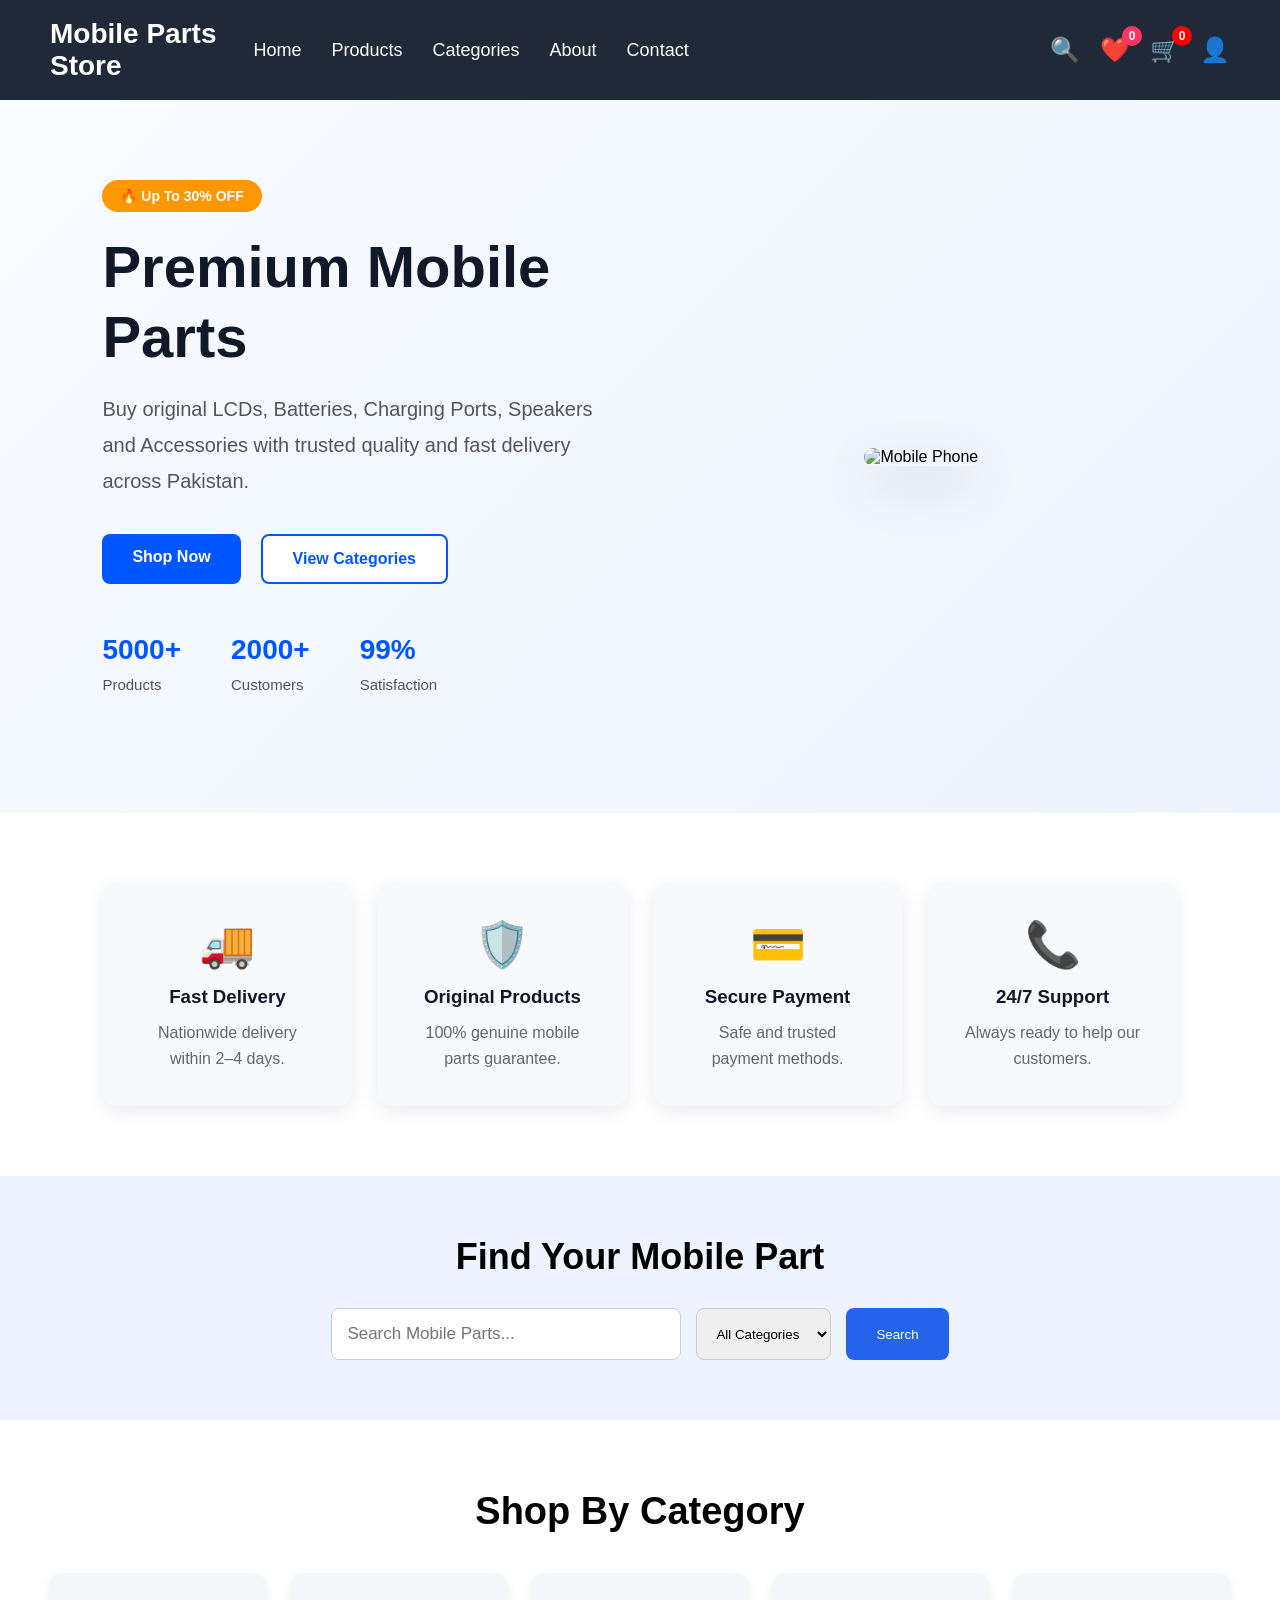
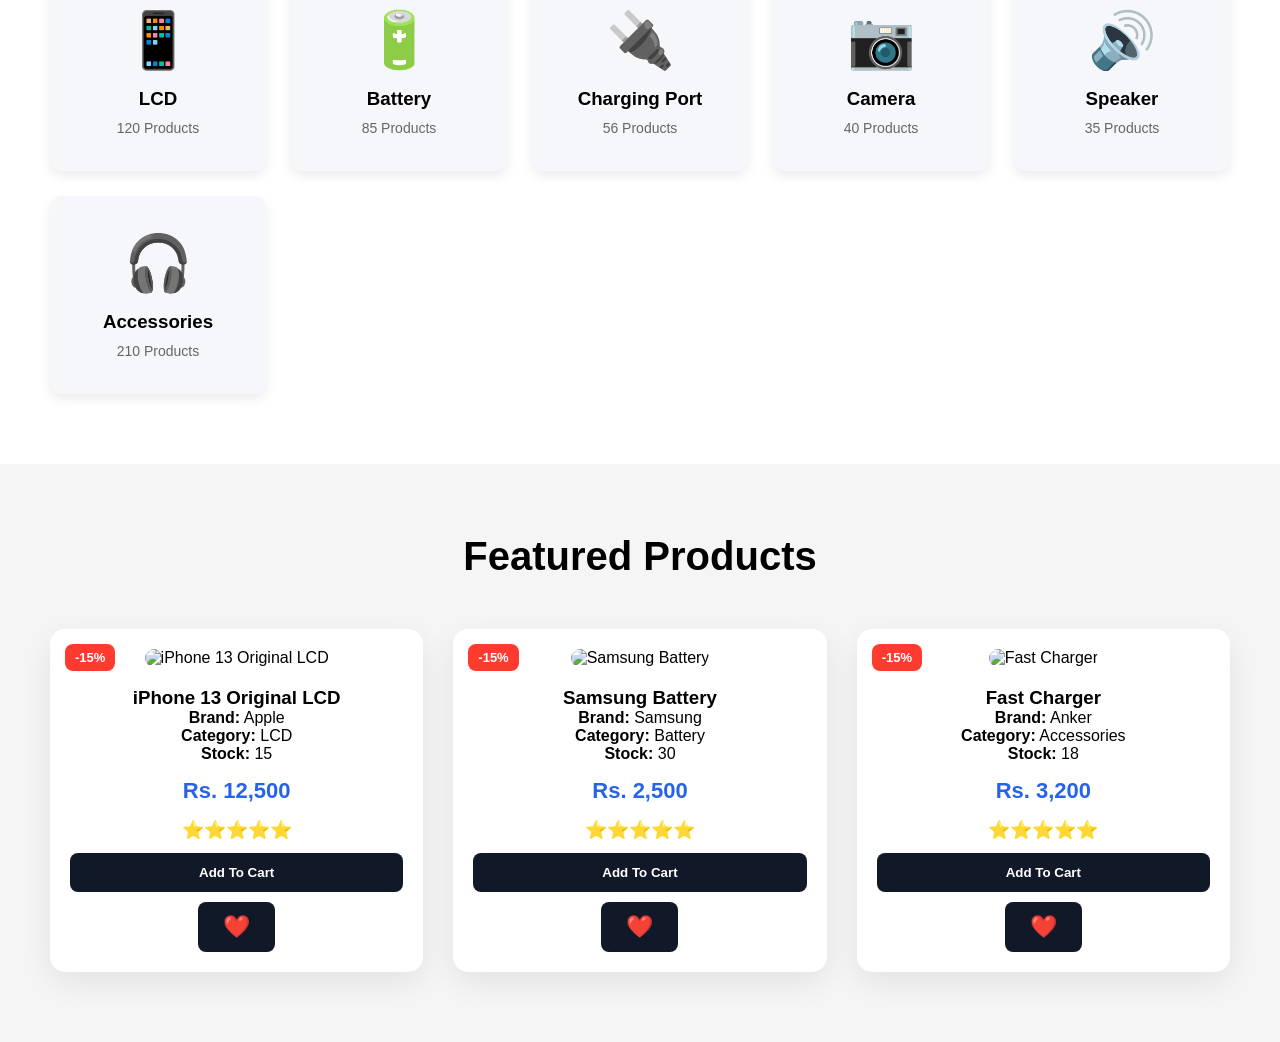
==== mobile-parts-store.html @ ad94e2db "Version 1.0 - Mobile Parts Store Initial" ====
<!DOCTYPE html>
<html lang="en">

<head>
    <meta charset="UTF-8">
    <meta name="viewport" content="width=device-width, initial-scale=1.0">

    <title>Mobile Parts Store</title>

    <link rel="stylesheet" href="style.css">
</head>

<body>

    <!-- Website Start -->

    <header class="header">

        <div class="logo">
            Mobile Parts Store
        </div>

 <nav class="navbar">

    <ul class="nav-links">

        <li><a href="#">Home</a></li>
        <li><a href="#">Products</a></li>
        <li><a href="#">Categories</a></li>
        <li><a href="#">About</a></li>
        <li><a href="#">Contact</a></li>

    </ul>

    <div class="nav-icons">

        <span title="Search">🔍</span>

       <div class="wishlist-icon">

    ❤️

    <span id="wishlistCount">0</span>

</div>

     <div
    class="cart-icon"
    id="openCart">

    🛒

    <span id="cartCount">0</span>

</div>

        <span title="Account">👤</span>

    </div>

</nav>

    </header>

    <main>

        <!-- Hero Section -->

        <section class="hero">

          <div class="hero-content">

    <span class="offer-badge">
        🔥 Up To 30% OFF
    </span>

    <h1>
        Premium Mobile Parts
    </h1>

    <p>
        Buy original LCDs, Batteries, Charging Ports,
        Speakers and Accessories with trusted quality
        and fast delivery across Pakistan.
    </p>

    <div class="hero-buttons">

        <a href="#" class="btn">
            Shop Now
        </a>

        <a href="#" class="btn secondary-btn">
            View Categories
        </a>

    </div>

    <div class="hero-stats">

        <div>

            <h3>5000+</h3>

            <p>Products</p>

        </div>

        <div>

            <h3>2000+</h3>

            <p>Customers</p>

        </div>

        <div>

            <h3>99%</h3>

            <p>Satisfaction</p>

        </div>

    </div>

</div>

            <div class="hero-image">

                <img src="https://images.unsplash.com/photo-1511707171634-5f897ff02aa9?w=600"
                    alt="Mobile Phone">

            </div>

        </section>


        <section class="features">

    <div class="feature-box">

        <div class="feature-icon">🚚</div>

        <h3>Fast Delivery</h3>

        <p>Nationwide delivery within 2–4 days.</p>

    </div>

    <div class="feature-box">

        <div class="feature-icon">🛡️</div>

        <h3>Original Products</h3>

        <p>100% genuine mobile parts guarantee.</p>

    </div>

    <div class="feature-box">

        <div class="feature-icon">💳</div>

        <h3>Secure Payment</h3>

        <p>Safe and trusted payment methods.</p>

    </div>

    <div class="feature-box">

        <div class="feature-icon">📞</div>

        <h3>24/7 Support</h3>

        <p>Always ready to help our customers.</p>

    </div>

</section>


        <!-- Search Section -->

        <section class="search-section">

            <h2>Find Your Mobile Part</h2>

            <div class="search-box">

               <input type="text"
                    id="searchInput"
                      placeholder="Search Mobile Parts...">
               <select id="categoryFilter">
                    <option>All Categories</option>
                    <option>LCD</option>
                    <option>Battery</option>
                    <option>Charging Port</option>
                    <option>Speaker</option>
                    <option>Camera</option>

                </select>

                <button>Search</button>

            </div>

        </section>



        
        <!-- Categories Section -->
<section class="categories">

    <h2>Shop By Category</h2>

    <div class="category-grid">

        <div class="category-card">

            <div class="category-icon">📱</div>

            <h3>LCD</h3>

            <p>120 Products</p>

        </div>

        <div class="category-card">

            <div class="category-icon">🔋</div>

            <h3>Battery</h3>

            <p>85 Products</p>

        </div>

        <div class="category-card">

            <div class="category-icon">🔌</div>

            <h3>Charging Port</h3>

            <p>56 Products</p>

        </div>

        <div class="category-card">

            <div class="category-icon">📷</div>

            <h3>Camera</h3>

            <p>40 Products</p>

        </div>

        <div class="category-card">

            <div class="category-icon">🔊</div>

            <h3>Speaker</h3>

            <p>35 Products</p>

        </div>

        <div class="category-card">

            <div class="category-icon">🎧</div>

            <h3>Accessories</h3>

            <p>210 Products</p>

        </div>

    </div>

</section>

        
        <!-- Featured Products -->

        <section class="products">

            <h2>Featured Products</h2>

            <div class="product-grid" id="productGrid">

                <!-- Products will be loaded by JavaScript -->

            </div>

        </section>

    </main>

</main>

<div id="toast" class="toast">

    <span id="toastMessage">
        Product Added
    </span>

</div>

<script src="data/products.js"></script>
<script src="script.js"></script>


    <!-- Website End -->

    <script src="data/products.js"></script>
    <script src="script.js"></script>

</body>

</html>
---- style.css ----
*{
    margin:0;
    padding:0;
    box-sizing:border-box;
}

body{
    font-family:Arial, sans-serif;
    background:#f5f5f5;
}

.header{
    background:#1f2937;
    color:white;

    display:flex;
    justify-content:space-between;
    align-items:center;

    padding:18px 50px;
}

.logo{
    font-size:28px;
    font-weight:bold;
}

.nav-links{
    display:flex;
    list-style:none;
    gap:30px;
}

.nav-links a{
    color:white;
    text-decoration:none;
    font-size:18px;
    transition:.3s;
}

.nav-links a:hover{
    color:#38bdf8;
}
.hero{

    display:flex;
    justify-content:space-between;
    align-items:center;

    padding:70px 50px;
    background:white;
    gap:50px;

}

.hero-content{

    flex:1;

}

.hero-content h1{

    font-size:52px;
    margin-bottom:20px;
    color:#111827;

}

.hero-content p{

    font-size:20px;
    color:#555;
    line-height:1.8;
    margin-bottom:35px;

}

.btn{

    display:inline-block;
    padding:15px 35px;

    background:#2563eb;
    color:white;

    text-decoration:none;
    border-radius:8px;

    transition:.3s;

}

.btn:hover{

    background:#1d4ed8;

}

.hero-image{

    flex:1;
    text-align:center;

}

.hero-image img{

    width:100%;
    max-width:420px;

    border-radius:20px;

}
.products{

    padding:70px 50px;

}

.products h2{

    text-align:center;
    font-size:40px;
    margin-bottom:50px;

}

.product-grid{

    display:grid;

    grid-template-columns:repeat(auto-fit,minmax(250px,1fr));

    gap:30px;

}

.product-card{

    background:white;

    border-radius:12px;

    overflow:hidden;

    text-align:center;

    padding:20px;

    box-shadow:0 5px 15px rgba(0,0,0,.1);

    transition:.3s;

}

.product-card:hover{

    transform:translateY(-10px);

}

.product-card img{

    width:100%;
    height:220px;

    object-fit:cover;

}

.product-card h3{

    margin-top:20px;

}

.price{

    color:#2563eb;

    font-size:22px;

    font-weight:bold;

    margin:15px 0;

}

.product-card button{

    padding:12px 25px;

    border:none;

    background:#111827;

    color:white;

    border-radius:8px;

    cursor:pointer;

    transition:.3s;

}

.product-card button:hover{

    background:#2563eb;

}
.search-section{

    padding:60px 50px;

    background:#eef4ff;

    text-align:center;

}

.search-section h2{

    font-size:36px;

    margin-bottom:30px;

}

.search-box{

    display:flex;

    justify-content:center;

    gap:15px;

    flex-wrap:wrap;

}

.search-box input{

    width:350px;

    padding:15px;

    font-size:17px;

    border:1px solid #ccc;

    border-radius:8px;

}

.search-box select{

    padding:15px;

    border-radius:8px;

    border:1px solid #ccc;

}

.search-box button{

    padding:15px 30px;

    background:#2563eb;

    color:white;

    border:none;

    border-radius:8px;

    cursor:pointer;

}

.search-box button:hover{

    background:#1d4ed8;

}
/* ===========================
   Categories Section
=========================== */

.categories{

    padding:70px 50px;

    background:#ffffff;

}

.categories h2{

    text-align:center;

    font-size:38px;

    margin-bottom:40px;

}

.category-grid{

    display:grid;

    grid-template-columns:repeat(auto-fit,minmax(180px,1fr));

    gap:25px;

}

.category-card{

    background:#f5f7fa;

    padding:35px;

    text-align:center;

    border-radius:12px;

    cursor:pointer;

    transition:.3s;

    box-shadow:0 5px 12px rgba(0,0,0,.08);

}

.category-card:hover{

    background:#2563eb;

    color:white;

    transform:translateY(-8px);

}
.category-icon{

    font-size:55px;

    margin-bottom:15px;

}

.category-card p{

    margin-top:10px;

    color:#666;

    font-size:14px;

}

.category-card:hover .category-icon{

    transform:scale(1.15);

    transition:.3s;

}
/* ==========================
   Navbar Icons
========================== */

.navbar{

    display:flex;

    justify-content:space-between;

    align-items:center;

    width:100%;

}

.nav-icons{

    display:flex;

    gap:20px;

    font-size:24px;

}

.nav-icons span{

    cursor:pointer;

    transition:.3s;

}

.nav-icons span:hover{

    transform:scale(1.2);

}
/* ==========================
   HERO SECTION UPGRADE
========================== */

.hero{

    display:flex;

    justify-content:space-between;

    align-items:center;

    padding:80px 8%;

    background:linear-gradient(135deg,#f8fbff,#eef4ff);

    gap:50px;

}

.offer-badge{

    display:inline-block;

    background:#ff9800;

    color:#fff;

    padding:8px 18px;

    border-radius:30px;

    font-size:14px;

    margin-bottom:20px;

    font-weight:bold;

}

.hero-content h1{

    font-size:58px;

    margin-bottom:20px;

    line-height:1.2;

}

.hero-content p{

    font-size:20px;

    color:#555;

    line-height:1.8;

    margin-bottom:35px;

}

.hero-buttons{

    display:flex;

    gap:20px;

    margin-bottom:50px;

}

.btn{

    text-decoration:none;

    background:#0057ff;

    color:#fff;

    padding:14px 30px;

    border-radius:8px;

    transition:.3s;

    font-weight:bold;

}

.btn:hover{

    background:#003fc7;

}

.secondary-btn{

    background:#fff;

    color:#0057ff;

    border:2px solid #0057ff;

}

.secondary-btn:hover{

    background:#0057ff;

    color:#fff;

}

.hero-stats{

    display:flex;

    gap:50px;

}

.hero-stats h3{

    color:#0057ff;

    font-size:28px;

}

.hero-stats p{

    margin-top:5px;

    font-size:15px;

}

.hero-image img{

    width:500px;

    border-radius:20px;

    box-shadow:0 20px 50px rgba(0,0,0,.15);

    transition:.4s;

}

.hero-image img:hover{

    transform:scale(1.05) rotate(-2deg);

}
/* ==========================
   FEATURES
========================== */

.features{

    display:grid;

    grid-template-columns:repeat(4,1fr);

    gap:25px;

    padding:70px 8%;

    background:#ffffff;

}

.feature-box{

    background:#f8f9fc;

    padding:35px;

    border-radius:15px;

    text-align:center;

    transition:.3s;

    box-shadow:0 5px 20px rgba(0,0,0,.08);

}

.feature-box:hover{

    transform:translateY(-8px);

}

.feature-icon{

    font-size:45px;

    margin-bottom:15px;

}

.feature-box h3{

    margin-bottom:12px;

    color:#111827;

}

.feature-box p{

    color:#666;

    line-height:1.6;

}
/* ==========================
   PRODUCT CARD V2
========================== */

.product-card{

    position:relative;

    background:#fff;

    border-radius:15px;

    overflow:hidden;

    box-shadow:0 10px 30px rgba(0,0,0,.08);

    transition:.35s;

    padding:20px;

    text-align:center;

}

.product-card:hover{

    transform:translateY(-10px);

}

.product-card img{

    width:100%;

    height:220px;

    object-fit:cover;

    border-radius:10px;

}

.discount{

    position:absolute;

    top:15px;

    left:15px;

    background:#ff3b30;

    color:white;

    padding:6px 10px;

    border-radius:8px;

    font-size:13px;

    font-weight:bold;

}

.rating{

    margin:12px 0;

    font-size:18px;

}

.cart-btn{

    width:100%;

    padding:12px;

    border:none;

    border-radius:8px;

    background:#0057ff;

    color:white;

    cursor:pointer;

    font-weight:bold;

    transition:.3s;

}

.cart-btn:hover{

    background:#003fc7;

}
.cart-icon{

    position:relative;

    font-size:24px;

    cursor:pointer;

}

#cartCount{

    position:absolute;

    top:-10px;

    right:-12px;

    background:red;

    color:white;

    width:20px;

    height:20px;

    border-radius:50%;

    display:flex;

    justify-content:center;

    align-items:center;

    font-size:12px;

    font-weight:bold;

}
/* ==========================
   TOAST NOTIFICATION
========================== */

.toast{

    position:fixed;

    right:30px;

    bottom:30px;

    background:#111827;

    color:white;

    padding:16px 24px;

    border-radius:10px;

    box-shadow:0 10px 30px rgba(0,0,0,.25);

    opacity:0;

    transform:translateY(30px);

    transition:.35s;

    z-index:9999;

}

.toast.show{

    opacity:1;

    transform:translateY(0);

}
/* ==========================
   WISHLIST
========================== */

.wishlist-icon{

    position:relative;

    font-size:24px;

    cursor:pointer;

}

#wishlistCount{

    position:absolute;

    top:-10px;

    right:-12px;

    background:#ff3366;

    color:white;

    width:20px;

    height:20px;

    border-radius:50%;

    display:flex;

    justify-content:center;

    align-items:center;

    font-size:12px;

    font-weight:bold;

}

.wishlist-btn{

    margin-top:10px;

    border:none;

    background:none;

    cursor:pointer;

    font-size:22px;

}/* ==========================
   CART SIDEBAR
========================== */

.cart-sidebar{

    position:fixed;

    top:0;

    right:-400px;

    width:380px;

    height:100vh;

    background:white;

    box-shadow:-5px 0 20px rgba(0,0,0,.2);

    transition:.4s;

    z-index:99999;

    display:flex;

    flex-direction:column;

}

.cart-sidebar.active{

    right:0;

}

.cart-header{

    display:flex;

    justify-content:space-between;

    align-items:center;

    padding:20px;

    border-bottom:1px solid #ddd;

}

.cart-header button{

    border:none;

    background:none;

    font-size:22px;

    cursor:pointer;

}

#cartItems{

    flex:1;

    overflow:auto;

    padding:20px;

}

.cart-footer{

    padding:20px;

    border-top:1px solid #ddd;

}

.checkout-btn{

    width:100%;

    padding:14px;

    border:none;

    background:#0057ff;

    color:white;

    border-radius:8px;

    cursor:pointer;

    margin-top:15px;

}
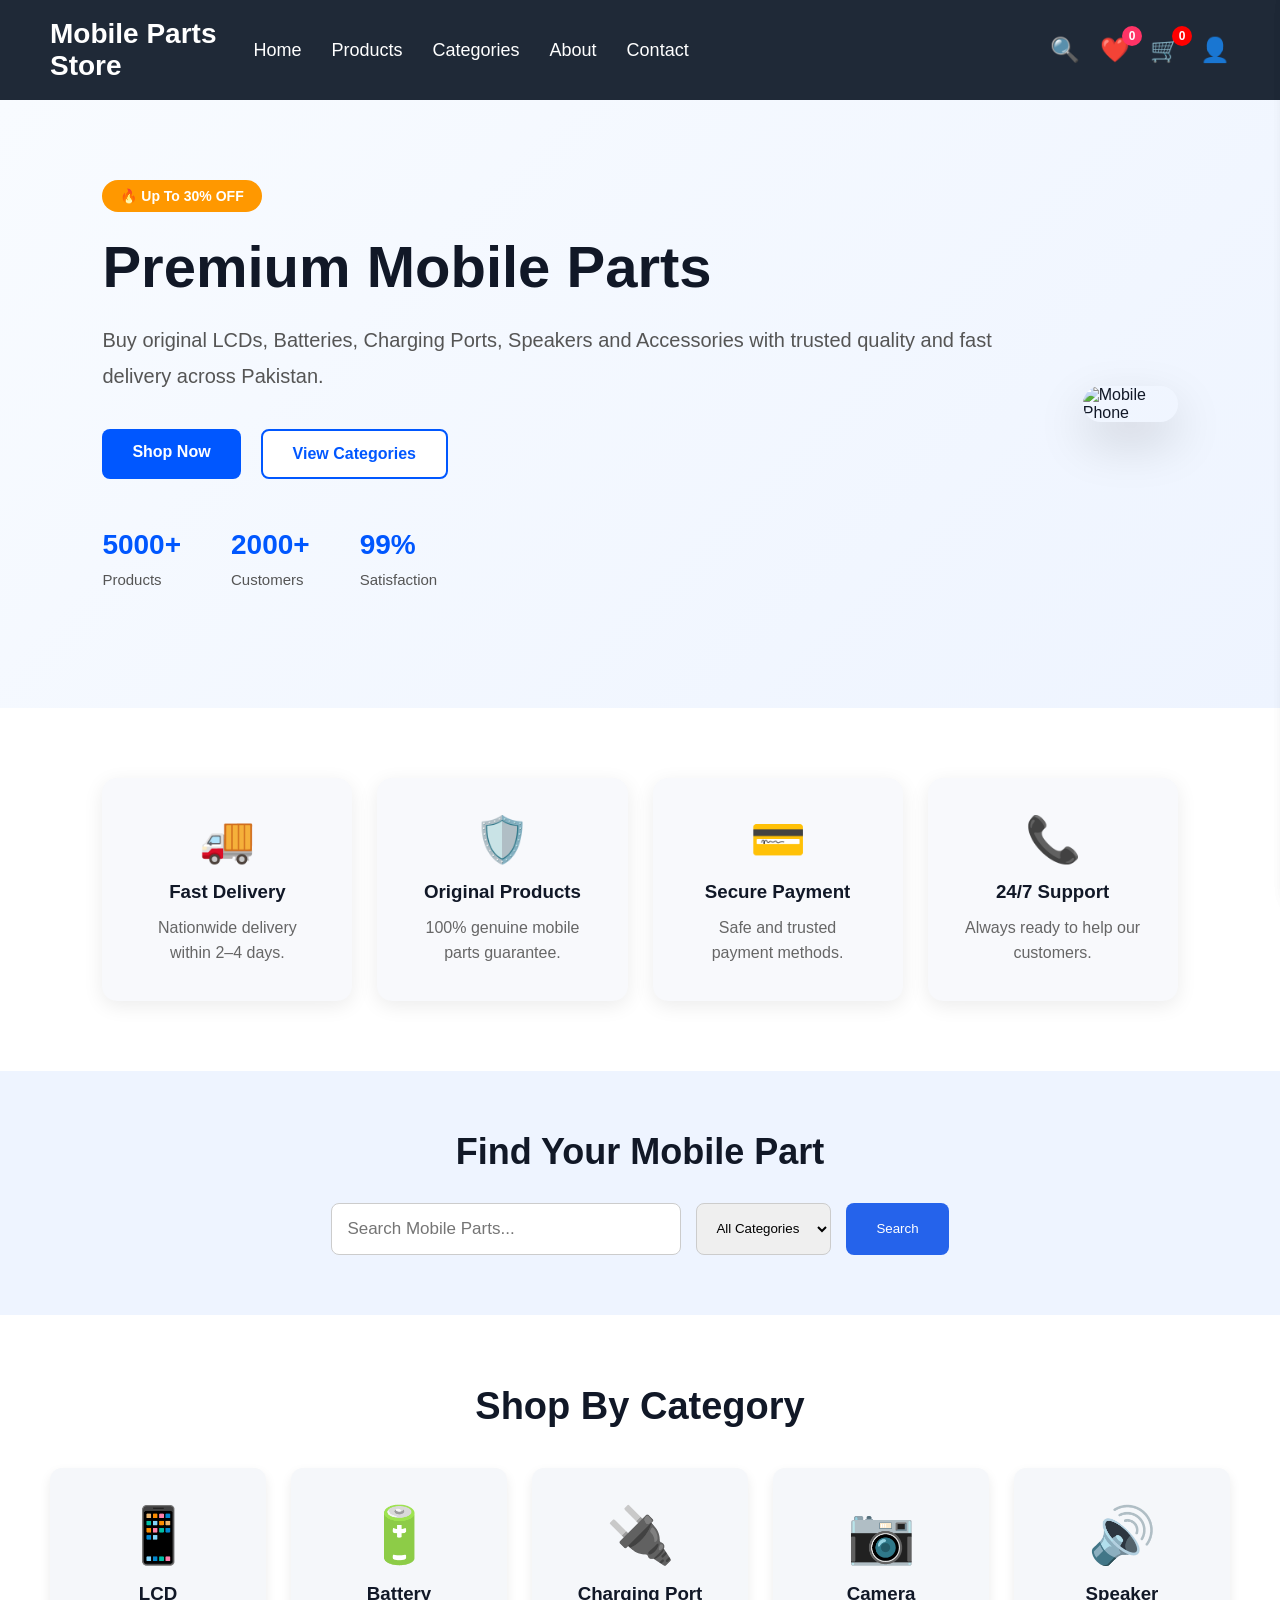
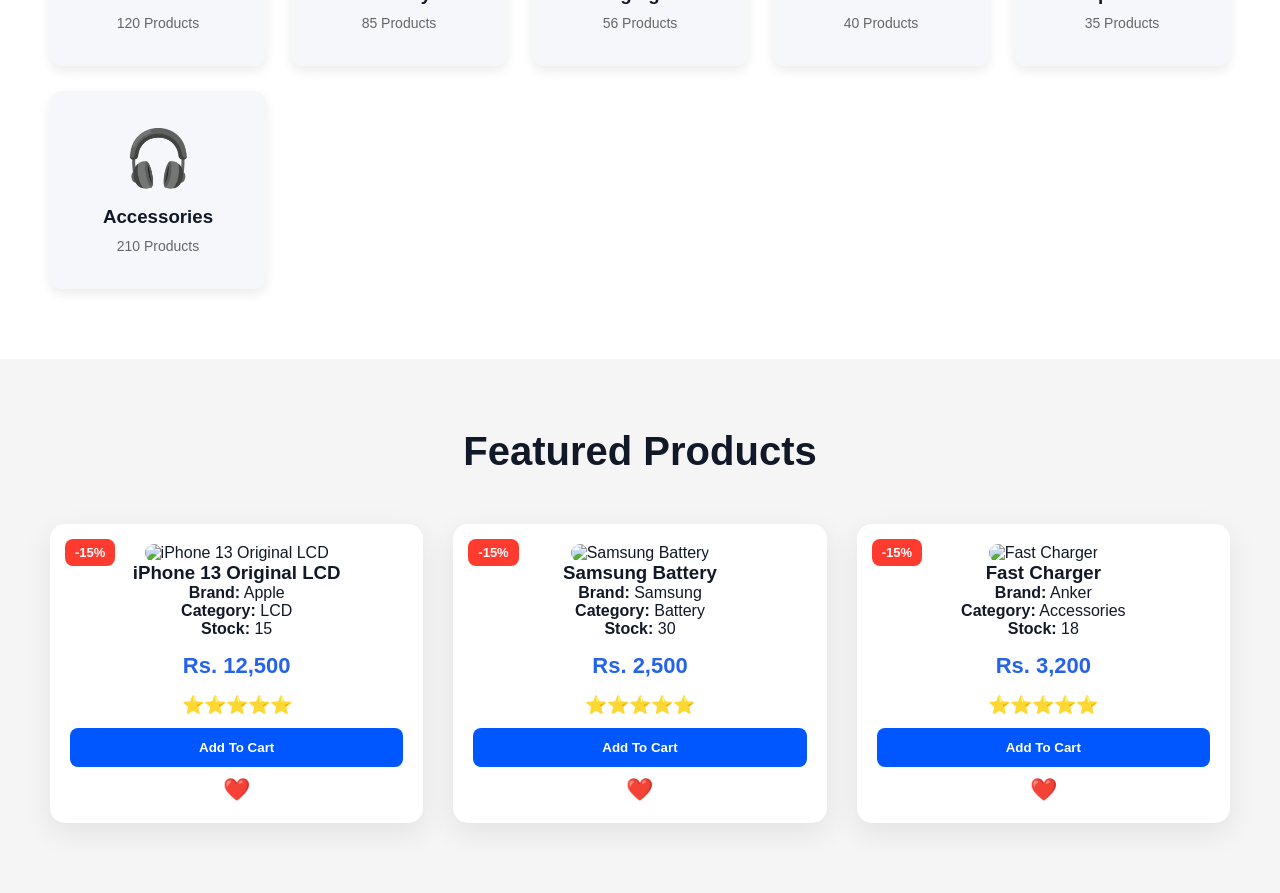
==== commit 40e30372: "Version 1.1 - UI improvements, Cart Sidebar, Wishlist & CSS Optimization" ====
--- a/mobile-parts-store.html
+++ b/mobile-parts-store.html
@@ -44,9 +44,7 @@
 
 </div>
 
-     <div
-    class="cart-icon"
-    id="openCart">
+     <div class="cart-icon" id="openCart">
 
     🛒
 
@@ -299,7 +297,46 @@
 
     </main>
 
-</main>
+<!-- ==========================
+     Cart Sidebar
+========================== -->
+
+<div class="cart-sidebar" id="cartSidebar">
+
+    <div class="cart-header">
+
+        <h2>Shopping Cart</h2>
+
+        <button id="closeCart">
+            ✖
+        </button>
+
+    </div>
+
+    <div id="cartItems">
+
+        <p>Your cart is empty.</p>
+
+    </div>
+
+    <div class="cart-footer">
+
+        <h3>
+            Total :
+            <span id="cartTotal">
+                Rs. 0
+            </span>
+        </h3>
+
+        <button class="checkout-btn">
+
+            Checkout
+
+        </button>
+
+    </div>
+
+</div>
 
 <div id="toast" class="toast">
 
@@ -309,11 +346,51 @@
 
 </div>
 
-<script src="data/products.js"></script>
-<script src="script.js"></script>
-
-
-    <!-- Website End -->
+<!-- ==========================
+     CART SIDEBAR
+========================== -->
+
+<div class="cart-sidebar" id="cartSidebar">
+
+    <div class="cart-header">
+
+        <h2>Shopping Cart</h2>
+
+        <button id="closeCart">
+            ✖
+        </button>
+
+    </div>
+
+    <div id="cartItems">
+
+        <p>Your cart is empty.</p>
+
+    </div>
+
+    <div class="cart-footer">
+
+        <h3>
+
+            Total:
+            Rs.
+            <span id="cartTotal">
+                0
+            </span>
+
+        </h3>
+
+        <button class="checkout-btn">
+
+            Checkout
+
+        </button>
+
+    </div>
+
+</div>
+
+     <!-- Website End -->
 
     <script src="data/products.js"></script>
     <script src="script.js"></script>
--- a/style.css
+++ b/style.css
@@ -4,9 +4,14 @@
     box-sizing:border-box;
 }
 
+html{
+    scroll-behavior:smooth;
+}
+
 body{
-    font-family:Arial, sans-serif;
+    font-family:'Segoe UI',Tahoma,Geneva,Verdana,sans-serif;
     background:#f5f5f5;
+    color:#111827;
 }
 
 .header{
@@ -41,77 +46,7 @@
 .nav-links a:hover{
     color:#38bdf8;
 }
-.hero{
-
-    display:flex;
-    justify-content:space-between;
-    align-items:center;
-
-    padding:70px 50px;
-    background:white;
-    gap:50px;
-
-}
-
-.hero-content{
-
-    flex:1;
-
-}
-
-.hero-content h1{
-
-    font-size:52px;
-    margin-bottom:20px;
-    color:#111827;
-
-}
-
-.hero-content p{
-
-    font-size:20px;
-    color:#555;
-    line-height:1.8;
-    margin-bottom:35px;
-
-}
-
-.btn{
-
-    display:inline-block;
-    padding:15px 35px;
-
-    background:#2563eb;
-    color:white;
-
-    text-decoration:none;
-    border-radius:8px;
-
-    transition:.3s;
-
-}
-
-.btn:hover{
-
-    background:#1d4ed8;
-
-}
-
-.hero-image{
-
-    flex:1;
-    text-align:center;
-
-}
-
-.hero-image img{
-
-    width:100%;
-    max-width:420px;
-
-    border-radius:20px;
-
-}
+
 .products{
 
     padding:70px 50px;
@@ -136,45 +71,6 @@
 
 }
 
-.product-card{
-
-    background:white;
-
-    border-radius:12px;
-
-    overflow:hidden;
-
-    text-align:center;
-
-    padding:20px;
-
-    box-shadow:0 5px 15px rgba(0,0,0,.1);
-
-    transition:.3s;
-
-}
-
-.product-card:hover{
-
-    transform:translateY(-10px);
-
-}
-
-.product-card img{
-
-    width:100%;
-    height:220px;
-
-    object-fit:cover;
-
-}
-
-.product-card h3{
-
-    margin-top:20px;
-
-}
-
 .price{
 
     color:#2563eb;
@@ -187,29 +83,6 @@
 
 }
 
-.product-card button{
-
-    padding:12px 25px;
-
-    border:none;
-
-    background:#111827;
-
-    color:white;
-
-    border-radius:8px;
-
-    cursor:pointer;
-
-    transition:.3s;
-
-}
-
-.product-card button:hover{
-
-    background:#2563eb;
-
-}
 .search-section{
 
     padding:60px 50px;
@@ -369,6 +242,13 @@
     transition:.3s;
 
 }
+
+.category-card:hover p{
+
+    color:white;
+
+}
+
 /* ==========================
    Navbar Icons
 ========================== */
@@ -385,6 +265,38 @@
 
 }
 
+.nav-links a{
+
+    position:relative;
+
+}
+
+.nav-links a::after{
+
+    content:"";
+
+    position:absolute;
+
+    left:0;
+
+    bottom:-6px;
+
+    width:0;
+
+    height:2px;
+
+    background:#38bdf8;
+
+    transition:.3s;
+
+}
+
+.nav-links a:hover::after{
+
+    width:100%;
+
+}
+
 .nav-icons{
 
     display:flex;
@@ -470,6 +382,7 @@
 
 }
 
+
 .hero-buttons{
 
     display:flex;
@@ -626,6 +539,8 @@
     line-height:1.6;
 
 }
+
+
 /* ==========================
    PRODUCT CARD V2
 ========================== */
@@ -662,9 +577,17 @@
 
     height:220px;
 
+    transition:.35s;
+
     object-fit:cover;
 
     border-radius:10px;
+
+}
+
+.product-card:hover img{
+
+    transform:scale(1.06);
 
 }
 
@@ -958,3 +881,117 @@
     margin-top:15px;
 
 }
+.feature-box{
+
+    cursor:pointer;
+
+}
+
+button{
+
+    transition:.3s;
+
+}
+.search-box input:focus,
+.search-box select:focus{
+
+    outline:none;
+
+    border-color:#0057ff;
+
+    box-shadow:0 0 8px rgba(0,87,255,.25);
+
+}
+/* Cart Product */
+
+.cart-product{
+
+    padding:12px 0;
+
+}
+
+.cart-product h4{
+
+    font-size:17px;
+
+    margin-bottom:6px;
+
+}
+
+.cart-product p{
+
+    color:#0057ff;
+
+    font-weight:bold;
+
+}
+
+#cartItems hr{
+
+    border:none;
+
+    border-bottom:1px solid #eee;
+
+    margin:10px 0;
+
+}
+.remove-btn{
+
+    margin-top:10px;
+
+    padding:8px 16px;
+
+    border:none;
+
+    background:#ff3b30;
+
+    color:white;
+
+    border-radius:6px;
+
+    cursor:pointer;
+
+    transition:.3s;
+
+}
+
+.remove-btn:hover{
+
+    background:#d92b20;
+
+}
+.qty-box{
+
+    display:flex;
+
+    align-items:center;
+
+    gap:12px;
+
+    margin:10px 0;
+
+}
+
+.qty-box button{
+
+    width:28px;
+
+    height:28px;
+
+    border:none;
+
+    background:#0057ff;
+
+    color:white;
+
+    border-radius:6px;
+
+    cursor:pointer;
+
+}
+
+.qty-box span{
+
+    font-weight:bold;
+
+}
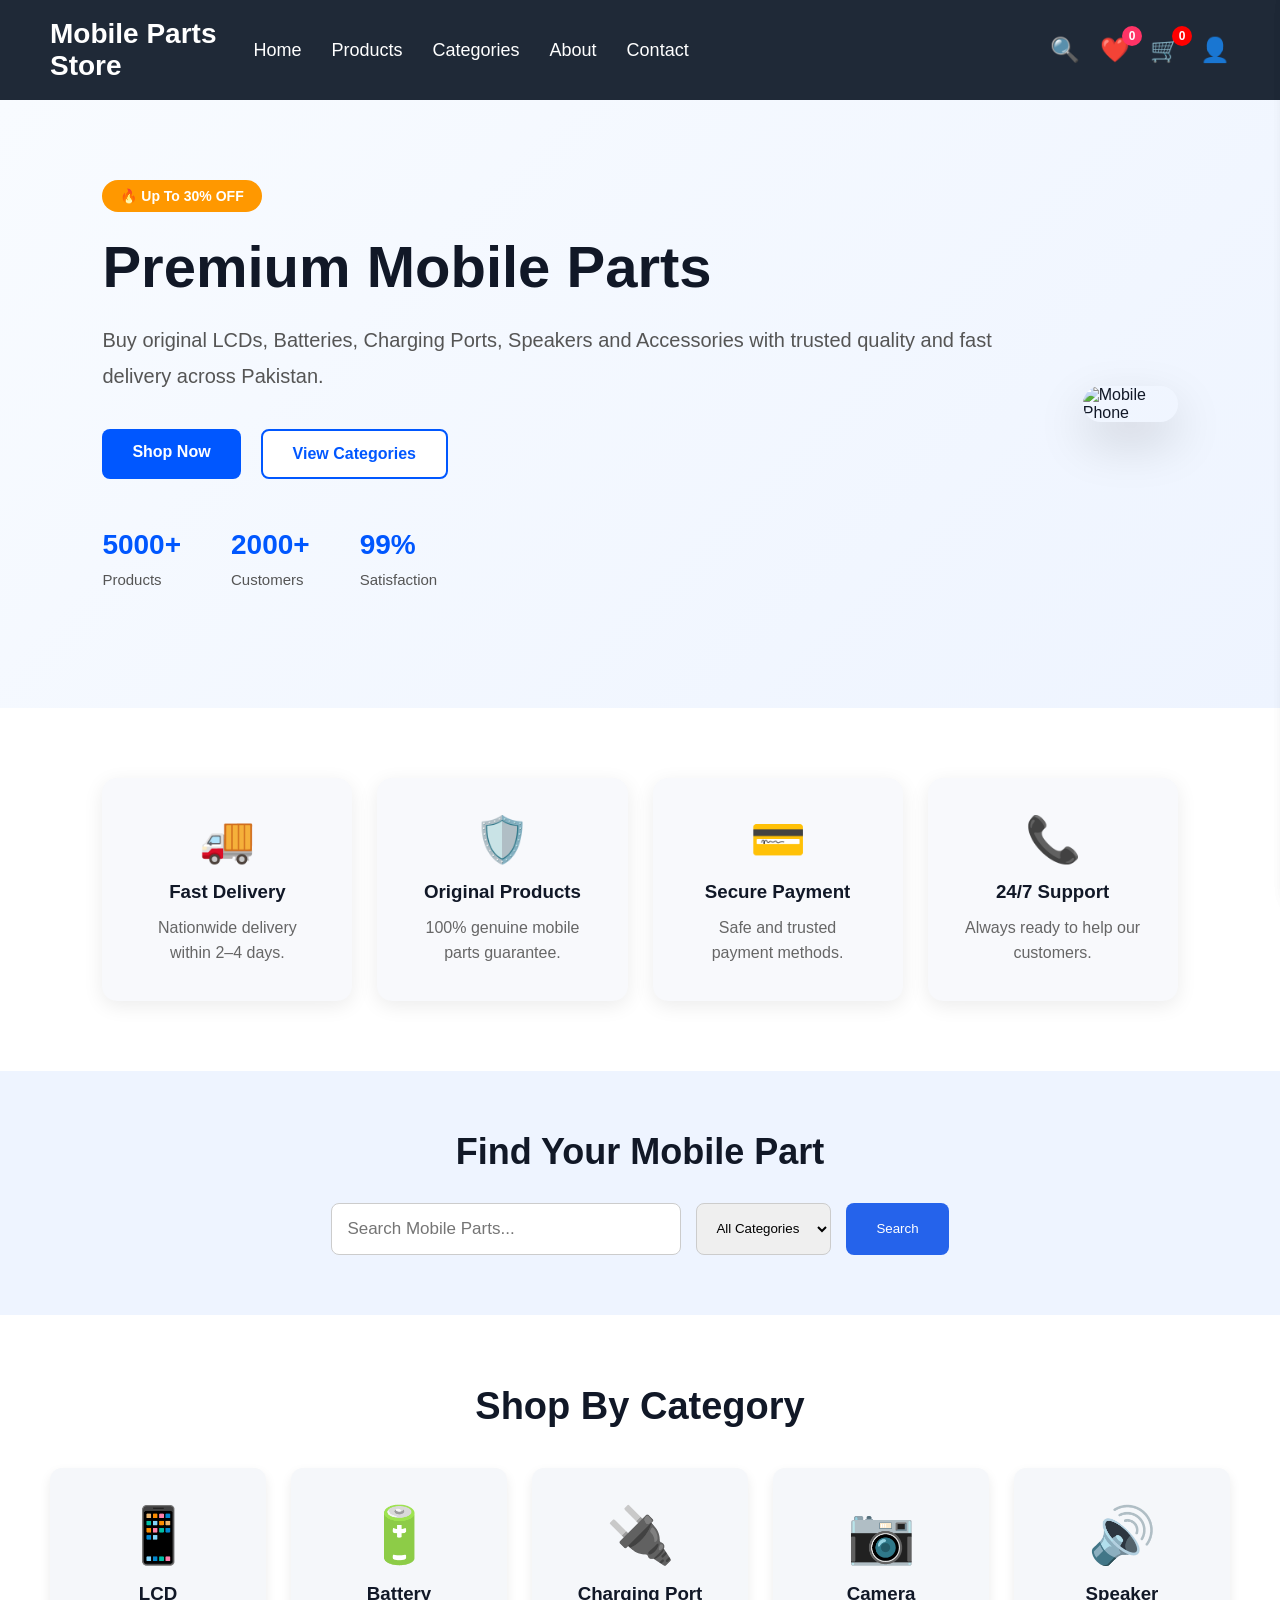
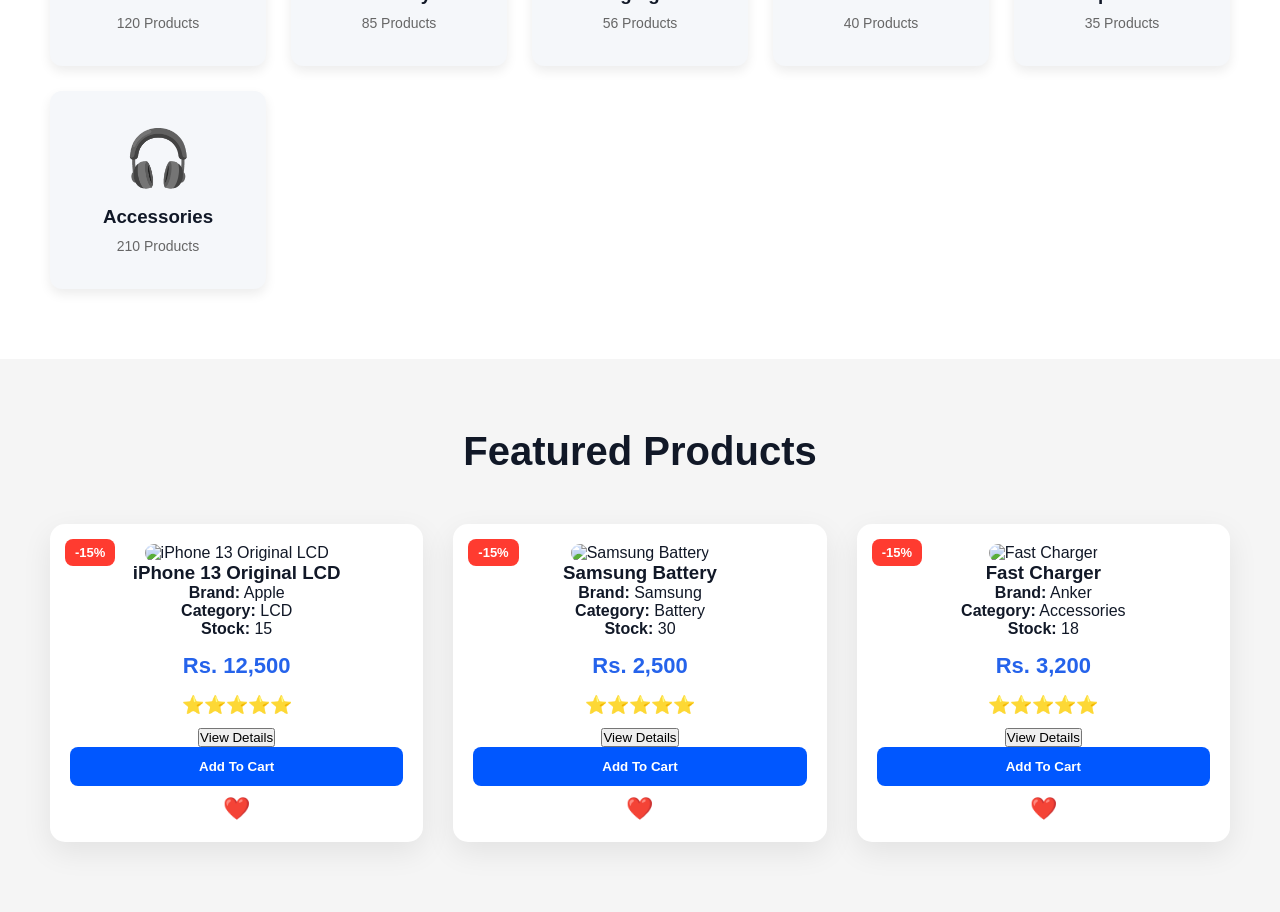
==== commit 34411d95: "Version 1.2 - Product Details Modal & UI Improvements" ====
--- a/mobile-parts-store.html
+++ b/mobile-parts-store.html
@@ -390,6 +390,82 @@
 
 </div>
 
+<!-- ==========================
+     PRODUCT DETAILS MODAL
+========================== -->
+
+<div class="product-modal" id="productModal">
+
+    <div class="modal-content">
+
+        <button class="close-modal" id="closeModal">
+            ✖
+        </button>
+
+        <div class="modal-image">
+
+            <img
+                id="modalImage"
+                src=""
+                alt="Product">
+
+        </div>
+
+        <div class="modal-info">
+
+            <h2 id="modalName"></h2>
+
+            <div id="modalRating">
+                ⭐⭐⭐⭐⭐
+            </div>
+
+            <p>
+                <strong>Brand:</strong>
+                <span id="modalBrand"></span>
+            </p>
+
+            <p>
+                <strong>Category:</strong>
+                <span id="modalCategory"></span>
+            </p>
+
+            <p>
+                <strong>Stock:</strong>
+                <span id="modalStock"></span>
+            </p>
+
+            <h3 id="modalPrice"></h3>
+
+            <p id="modalDescription">
+                Premium quality mobile part with warranty.
+            </p>
+
+            <div class="modal-buttons">
+
+                <button
+                    class="cart-btn"
+                    id="modalCartBtn">
+
+                    Add To Cart
+
+                </button>
+
+                <button
+                    class="wishlist-btn"
+                    id="modalWishlistBtn">
+
+                    ❤️ Wishlist
+
+                </button>
+
+            </div>
+
+        </div>
+
+    </div>
+
+</div>
+
      <!-- Website End -->
 
     <script src="data/products.js"></script>
--- a/style.css
+++ b/style.css
@@ -994,4 +994,159 @@
 
     font-weight:bold;
 
+}
+/* ==========================
+   PRODUCT MODAL
+========================== */
+
+.product-modal{
+
+    position:fixed;
+
+    inset:0;
+
+    background:rgba(0,0,0,.65);
+
+    display:flex;
+
+    justify-content:center;
+
+    align-items:center;
+
+    visibility:hidden;
+
+    opacity:0;
+
+    transition:.35s;
+
+    z-index:100000;
+
+}
+
+.product-modal.active{
+
+    visibility:visible;
+
+    opacity:1;
+
+}
+
+.modal-content{
+
+    width:900px;
+
+    max-width:95%;
+
+    background:#fff;
+
+    border-radius:16px;
+
+    display:flex;
+
+    gap:40px;
+
+    padding:35px;
+
+    position:relative;
+
+    animation:popup .35s ease;
+
+}
+
+@keyframes popup{
+
+    from{
+
+        transform:scale(.8);
+
+        opacity:0;
+
+    }
+
+    to{
+
+        transform:scale(1);
+
+        opacity:1;
+
+    }
+
+}
+
+.close-modal{
+
+    position:absolute;
+
+    top:15px;
+
+    right:15px;
+
+    border:none;
+
+    background:none;
+
+    font-size:24px;
+
+    cursor:pointer;
+
+}
+
+.modal-image{
+
+    flex:1;
+
+}
+
+.modal-image img{
+
+    width:100%;
+
+    border-radius:12px;
+
+}
+
+.modal-info{
+
+    flex:1;
+
+}
+
+.modal-info h2{
+
+    margin-bottom:15px;
+
+}
+
+.modal-info p{
+
+    margin:10px 0;
+
+    line-height:1.7;
+
+}
+
+.modal-info h3{
+
+    color:#0057ff;
+
+    font-size:30px;
+
+    margin:20px 0;
+
+}
+
+.modal-buttons{
+
+    display:flex;
+
+    gap:15px;
+
+    margin-top:30px;
+
+}
+
+.modal-buttons button{
+
+    flex:1;
+
 }
